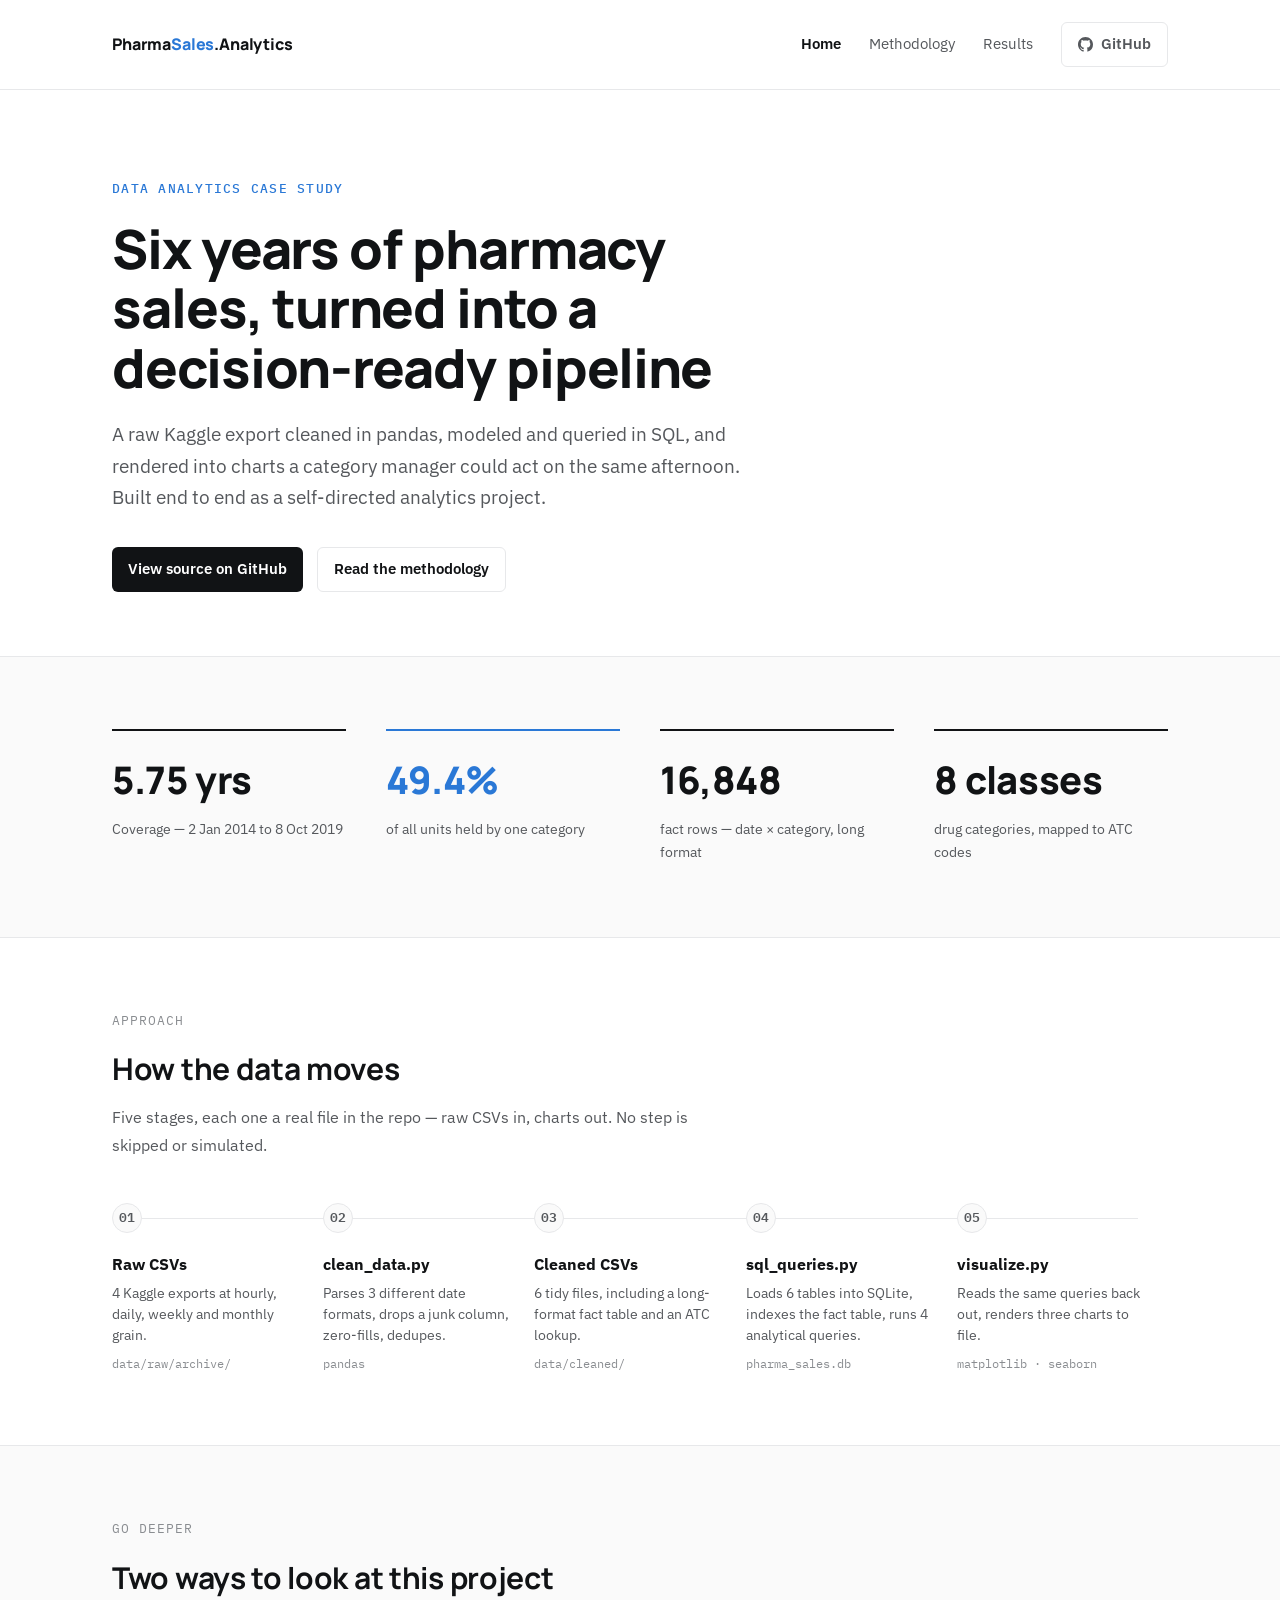
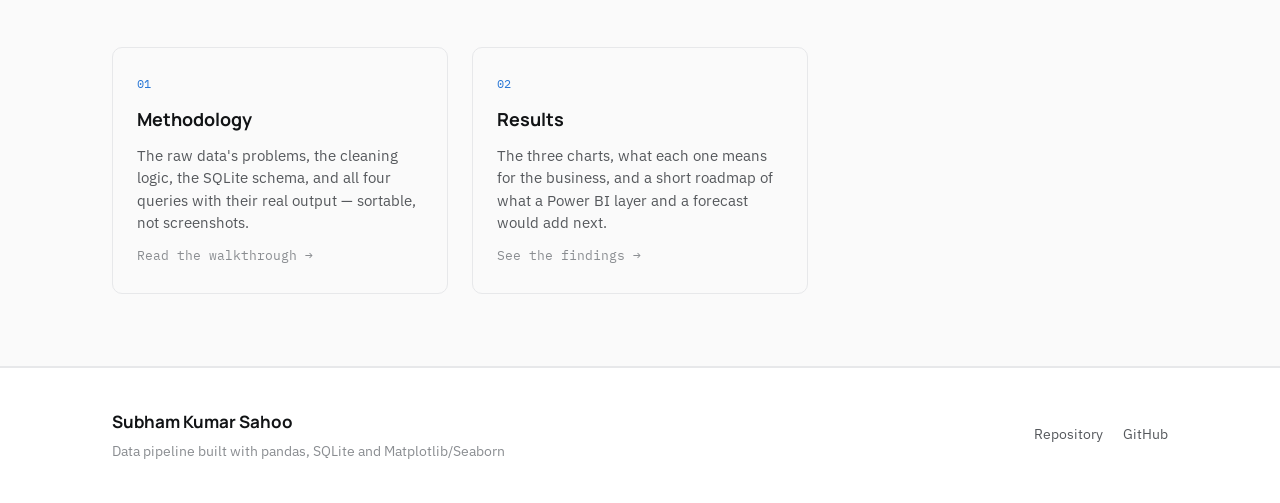
==== site/index.html @ ec85f89b "started working on a website for this, home page done" ====
<!doctype html>
<html lang="en">
<head>
<meta charset="utf-8" />
<meta name="viewport" content="width=device-width, initial-scale=1" />
<title>Pharma Sales Analytics — Case Study</title>
<meta name="description" content="An end-to-end analytics case study: cleaning, SQL analysis, and visualization of six years of pharmacy sales data." />
<link rel="icon" href="data:image/svg+xml,%3Csvg xmlns='http://www.w3.org/2000/svg' viewBox='0 0 32 32'%3E%3Crect width='32' height='32' rx='7' fill='%232a78d6'/%3E%3Ctext x='16' y='22' font-family='Arial' font-weight='700' font-size='17' fill='white' text-anchor='middle'%3EP%3C/text%3E%3C/svg%3E" />
<link rel="preconnect" href="https://fonts.googleapis.com" />
<link rel="preconnect" href="https://fonts.gstatic.com" crossorigin />
<link href="https://fonts.googleapis.com/css2?family=Manrope:wght@500;700;800&family=IBM+Plex+Sans:wght@400;500;600&family=IBM+Plex+Mono:wght@400;500&display=swap" rel="stylesheet" />
<link rel="stylesheet" href="assets/css/style.css" />
</head>
<body>

<header class="site-head">
  <div class="head-inner">
    <a class="wordmark" href="index.html">Pharma<span>Sales</span>.Analytics</a>
    <nav class="head-nav">
      <a href="index.html" aria-current="page">Home</a>
      <a href="methodology.html">Methodology</a>
      <a href="results.html">Results</a>
      <a class="btn btn-ghost" href="https://github.com/CyberSamurai-04/Pharma_Sales_Analytics" target="_blank" rel="noopener">
        <svg viewBox="0 0 16 16" fill="currentColor" aria-hidden="true"><path d="M8 0C3.58 0 0 3.58 0 8c0 3.54 2.29 6.53 5.47 7.59.4.07.55-.17.55-.38 0-.19-.01-.82-.01-1.49-2.01.37-2.53-.49-2.69-.94-.09-.23-.48-.94-.82-1.13-.28-.15-.68-.52-.01-.53.63-.01 1.08.58 1.23.82.72 1.21 1.87.87 2.33.66.07-.52.28-.87.51-1.07-1.78-.2-3.64-.89-3.64-3.95 0-.87.31-1.59.82-2.15-.08-.2-.36-1.02.08-2.12 0 0 .67-.21 2.2.82.64-.18 1.32-.27 2-.27.68 0 1.36.09 2 .27 1.53-1.04 2.2-.82 2.2-.82.44 1.1.16 1.92.08 2.12.51.56.82 1.27.82 2.15 0 3.07-1.87 3.75-3.65 3.95.29.25.54.73.54 1.48 0 1.07-.01 1.93-.01 2.2 0 .21.15.46.55.38A8.01 8.01 0 0 0 16 8c0-4.42-3.58-8-8-8Z"/></svg>
        GitHub
      </a>
    </nav>
  </div>
</header>

<main>

  <section class="hero">
    <div class="wrap">
      <p class="eyebrow">Data analytics case study</p>
      <h1 class="hero-title">Six years of pharmacy sales, turned into a decision-ready pipeline</h1>
      <p class="hero-dek">
        A raw Kaggle export cleaned in pandas, modeled and queried in SQL, and rendered into
        charts a category manager could act on the same afternoon. Built end to end as a
        self-directed analytics project.
      </p>
      <div class="hero-actions">
        <a class="btn btn-primary" href="https://github.com/CyberSamurai-04/Pharma_Sales_Analytics" target="_blank" rel="noopener">View source on GitHub</a>
        <a class="btn btn-ghost" href="methodology.html">Read the methodology</a>
      </div>
    </div>
  </section>

  <section class="alt" aria-label="Key figures">
    <div class="wrap">
      <div class="kpis">
        <div class="kpi">
          <span class="kpi-value">5.75 yrs</span>
          <span class="kpi-label">Coverage — 2 Jan 2014 to 8 Oct 2019</span>
        </div>
        <div class="kpi accent">
          <span class="kpi-value">49.4%</span>
          <span class="kpi-label">of all units held by one category</span>
        </div>
        <div class="kpi">
          <span class="kpi-value">16,848</span>
          <span class="kpi-label">fact rows — date × category, long format</span>
        </div>
        <div class="kpi">
          <span class="kpi-value">8 classes</span>
          <span class="kpi-label">drug categories, mapped to ATC codes</span>
        </div>
      </div>
    </div>
  </section>

  <section id="pipeline">
    <div class="wrap">
      <div class="section-head">
        <p class="section-label">Approach</p>
        <h2 class="section-title">How the data moves</h2>
        <p class="section-sub">Five stages, each one a real file in the repo — raw CSVs in, charts out. No step is skipped or simulated.</p>
      </div>
      <div class="steps">
        <div class="step">
          <div class="step-num">01</div>
          <div class="step-title">Raw CSVs</div>
          <div class="step-detail">4 Kaggle exports at hourly, daily, weekly and monthly grain.</div>
          <div class="step-tag">data/raw/archive/</div>
        </div>
        <div class="step">
          <div class="step-num">02</div>
          <div class="step-title">clean_data.py</div>
          <div class="step-detail">Parses 3 different date formats, drops a junk column, zero-fills, dedupes.</div>
          <div class="step-tag">pandas</div>
        </div>
        <div class="step">
          <div class="step-num">03</div>
          <div class="step-title">Cleaned CSVs</div>
          <div class="step-detail">6 tidy files, including a long-format fact table and an ATC lookup.</div>
          <div class="step-tag">data/cleaned/</div>
        </div>
        <div class="step">
          <div class="step-num">04</div>
          <div class="step-title">sql_queries.py</div>
          <div class="step-detail">Loads 6 tables into SQLite, indexes the fact table, runs 4 analytical queries.</div>
          <div class="step-tag">pharma_sales.db</div>
        </div>
        <div class="step">
          <div class="step-num">05</div>
          <div class="step-title">visualize.py</div>
          <div class="step-detail">Reads the same queries back out, renders three charts to file.</div>
          <div class="step-tag">matplotlib · seaborn</div>
        </div>
      </div>
    </div>
  </section>

  <section class="alt">
    <div class="wrap">
      <div class="section-head">
        <p class="section-label">Go deeper</p>
        <h2 class="section-title">Two ways to look at this project</h2>
      </div>
      <div class="explore-grid">
        <a class="explore-card" href="methodology.html">
          <span class="explore-num">01</span>
          <span class="explore-title">Methodology</span>
          <span class="explore-detail">The raw data's problems, the cleaning logic, the SQLite schema, and all four queries with their real output — sortable, not screenshots.</span>
          <span class="explore-arrow">Read the walkthrough →</span>
        </a>
        <a class="explore-card" href="results.html">
          <span class="explore-num">02</span>
          <span class="explore-title">Results</span>
          <span class="explore-detail">The three charts, what each one means for the business, and a short roadmap of what a Power BI layer and a forecast would add next.</span>
          <span class="explore-arrow">See the findings →</span>
        </a>
      </div>
    </div>
  </section>

</main>

<footer>
  <div class="wrap foot-row">
    <div>
      <div class="foot-name">Subham Kumar Sahoo</div>
      <div class="foot-sub">Data pipeline built with pandas, SQLite and Matplotlib/Seaborn</div>
    </div>
    <div class="foot-links">
      <a href="https://github.com/CyberSamurai-04/Pharma_Sales_Analytics" target="_blank" rel="noopener">Repository</a>
      <a href="https://github.com/CyberSamurai-04" target="_blank" rel="noopener">GitHub</a>
    </div>
  </div>
</footer>

</body>
</html>
---- site/assets/css/style.css ----
/* ------------------------------------------------------------------ */
/* Tokens                                                              */
/* ------------------------------------------------------------------ */
:root {
  --bg: #ffffff;
  --bg-alt: #fafafa;
  --ink: #111315;
  --ink-soft: #55585c;
  --ink-muted: #8a8d91;
  --line: #e7e8ea;
  --accent: #2a78d6;
  --accent-dim: #1c5cab;
  --accent-tint: #eef4fc;
  --good: #1a7f37;
  --bad: #c73838;

  --font-display: "Manrope", -apple-system, "Segoe UI", sans-serif;
  --font-body: "IBM Plex Sans", -apple-system, "Segoe UI", sans-serif;
  --font-mono: "IBM Plex Mono", ui-monospace, "SFMono-Regular", Menlo, Consolas, monospace;

  --content-w: 1120px;
}

* { box-sizing: border-box; }
html { scroll-behavior: smooth; }
@media (prefers-reduced-motion: reduce) {
  html { scroll-behavior: auto; }
  * { animation: none !important; transition: none !important; }
}

body {
  margin: 0;
  background: var(--bg);
  color: var(--ink);
  font-family: var(--font-body);
  font-size: 17px;
  line-height: 1.7;
  -webkit-font-smoothing: antialiased;
}

a { color: var(--accent); }
a:focus-visible, button:focus-visible {
  outline: 2px solid var(--accent);
  outline-offset: 3px;
  border-radius: 2px;
}

.wrap { max-width: var(--content-w); margin: 0 auto; padding: 0 32px; }

img { max-width: 100%; display: block; }

/* ------------------------------------------------------------------ */
/* Header                                                              */
/* ------------------------------------------------------------------ */
header.site-head {
  border-bottom: 1px solid var(--line);
}
.head-inner {
  max-width: var(--content-w);
  margin: 0 auto;
  padding: 22px 32px;
  display: flex;
  align-items: center;
  justify-content: space-between;
  gap: 24px;
  flex-wrap: wrap;
}
.wordmark {
  font-family: var(--font-display);
  font-weight: 800;
  font-size: 16px;
  letter-spacing: -0.01em;
  color: var(--ink);
  text-decoration: none;
}
.wordmark span { color: var(--accent); }
.head-nav {
  display: flex;
  align-items: center;
  gap: 28px;
  flex-wrap: wrap;
}
.head-nav a {
  color: var(--ink-soft);
  text-decoration: none;
  font-size: 14.5px;
}
.head-nav a:hover { color: var(--ink); }
.btn {
  display: inline-flex;
  align-items: center;
  gap: 8px;
  font-size: 14.5px;
  font-weight: 600;
  text-decoration: none;
  padding: 9px 16px;
  border-radius: 6px;
  transition: background 0.15s ease, color 0.15s ease, border-color 0.15s ease;
}
.btn-primary { background: var(--ink); color: #fff; }
.btn-primary:hover { background: var(--accent-dim); }
.btn-ghost { border: 1px solid var(--line); color: var(--ink); }
.btn-ghost:hover { border-color: var(--ink); }
.btn svg { width: 15px; height: 15px; }

/* ------------------------------------------------------------------ */
/* Hero                                                                */
/* ------------------------------------------------------------------ */
.hero { padding: 88px 0 64px; }
.eyebrow {
  font-family: var(--font-mono);
  font-size: 12.5px;
  letter-spacing: 0.1em;
  text-transform: uppercase;
  color: var(--accent);
  font-weight: 500;
  margin: 0 0 20px;
}
h1.hero-title {
  font-family: var(--font-display);
  font-size: clamp(34px, 5vw, 54px);
  font-weight: 800;
  line-height: 1.1;
  letter-spacing: -0.02em;
  margin: 0 0 22px;
  max-width: 17ch;
  text-wrap: balance;
}
.hero-dek {
  font-size: 18.5px;
  color: var(--ink-soft);
  max-width: 58ch;
  margin: 0 0 34px;
}
.hero-actions { display: flex; gap: 14px; flex-wrap: wrap; }

/* ------------------------------------------------------------------ */
/* Sections                                                            */
/* ------------------------------------------------------------------ */
section { padding: 72px 0; }
section.alt { background: var(--bg-alt); border-top: 1px solid var(--line); border-bottom: 1px solid var(--line); }

.section-head { margin-bottom: 44px; max-width: 62ch; }
.section-label {
  font-family: var(--font-mono);
  font-size: 12.5px;
  letter-spacing: 0.08em;
  text-transform: uppercase;
  color: var(--ink-muted);
  margin: 0 0 12px;
}
h2.section-title {
  font-family: var(--font-display);
  font-size: 30px;
  font-weight: 700;
  letter-spacing: -0.01em;
  margin: 0 0 10px;
  text-wrap: balance;
}
.section-sub { color: var(--ink-soft); font-size: 16px; margin: 0; }

/* ------------------------------------------------------------------ */
/* KPI strip                                                           */
/* ------------------------------------------------------------------ */
.kpis {
  display: grid;
  grid-template-columns: repeat(4, 1fr);
  gap: 40px;
}
.kpi { border-top: 2px solid var(--ink); padding-top: 16px; }
.kpi.accent { border-top-color: var(--accent); }
.kpi-value {
  font-family: var(--font-display);
  font-size: 38px;
  font-weight: 800;
  letter-spacing: -0.01em;
  display: block;
  margin-bottom: 6px;
}
.kpi.accent .kpi-value { color: var(--accent); }
.kpi-label {
  font-size: 14px;
  color: var(--ink-soft);
  display: block;
}
@media (max-width: 820px) {
  .kpis { grid-template-columns: repeat(2, 1fr); row-gap: 32px; }
}

/* ------------------------------------------------------------------ */
/* Pipeline / steps                                                    */
/* ------------------------------------------------------------------ */
.steps {
  display: grid;
  grid-template-columns: repeat(5, 1fr);
  gap: 0;
  position: relative;
}
.steps::before {
  content: "";
  position: absolute;
  top: 15px;
  left: 30px;
  right: 30px;
  height: 1px;
  background: var(--line);
}
.step {
  padding: 0 18px 0 0;
  position: relative;
}
.step-num {
  width: 30px;
  height: 30px;
  border-radius: 50%;
  background: var(--bg-alt);
  border: 1px solid var(--line);
  display: flex;
  align-items: center;
  justify-content: center;
  font-family: var(--font-mono);
  font-size: 12.5px;
  font-weight: 600;
  color: var(--ink-soft);
  margin-bottom: 18px;
  position: relative;
  z-index: 1;
}
section.alt .step-num { background: #fff; }
.step-title { font-weight: 700; font-size: 15.5px; margin-bottom: 6px; }
.step-detail { font-size: 13.5px; color: var(--ink-soft); line-height: 1.55; margin-bottom: 8px; }
.step-tag {
  font-family: var(--font-mono);
  font-size: 11.5px;
  color: var(--ink-muted);
}
@media (max-width: 900px) {
  .steps { grid-template-columns: 1fr; gap: 28px; }
  .steps::before { display: none; }
  .step { padding-right: 0; padding-left: 42px; }
  .step-num { position: absolute; left: 0; top: 0; margin-bottom: 0; }
}

/* ------------------------------------------------------------------ */
/* Nav current-page state                                             */
/* ------------------------------------------------------------------ */
.head-nav a[aria-current="page"] {
  color: var(--ink);
  font-weight: 600;
}

/* ------------------------------------------------------------------ */
/* Explore cards (home)                                                */
/* ------------------------------------------------------------------ */
.explore-grid {
  display: grid;
  grid-template-columns: repeat(3, 1fr);
  gap: 24px;
}
.explore-card {
  border: 1px solid var(--line);
  border-radius: 10px;
  padding: 26px 24px;
  text-decoration: none;
  color: inherit;
  display: flex;
  flex-direction: column;
  gap: 10px;
  transition: border-color 0.15s ease, transform 0.15s ease;
}
.explore-card:hover { border-color: var(--ink); transform: translateY(-2px); }
.explore-num {
  font-family: var(--font-mono);
  font-size: 12px;
  color: var(--accent);
  letter-spacing: 0.04em;
}
.explore-title { font-family: var(--font-display); font-weight: 700; font-size: 18px; }
.explore-detail { font-size: 14.5px; color: var(--ink-soft); line-height: 1.55; }
.explore-arrow { font-family: var(--font-mono); font-size: 13px; color: var(--ink-muted); margin-top: auto; }
.explore-card:hover .explore-arrow { color: var(--ink); }
@media (max-width: 860px) {
  .explore-grid { grid-template-columns: 1fr; }
}

/* ------------------------------------------------------------------ */
/* Footer                                                              */
/* ------------------------------------------------------------------ */
footer { border-top: 1px solid var(--line); padding: 40px 0; }
.foot-row {
  display: flex; justify-content: space-between; align-items: center; gap: 16px; flex-wrap: wrap;
}
.foot-name { font-weight: 700; font-family: var(--font-display); }
.foot-sub { color: var(--ink-muted); font-size: 13.5px; margin-top: 3px; }
.foot-links { display: flex; gap: 20px; }
.foot-links a { color: var(--ink-soft); text-decoration: none; font-size: 14px; }
.foot-links a:hover { color: var(--accent); }
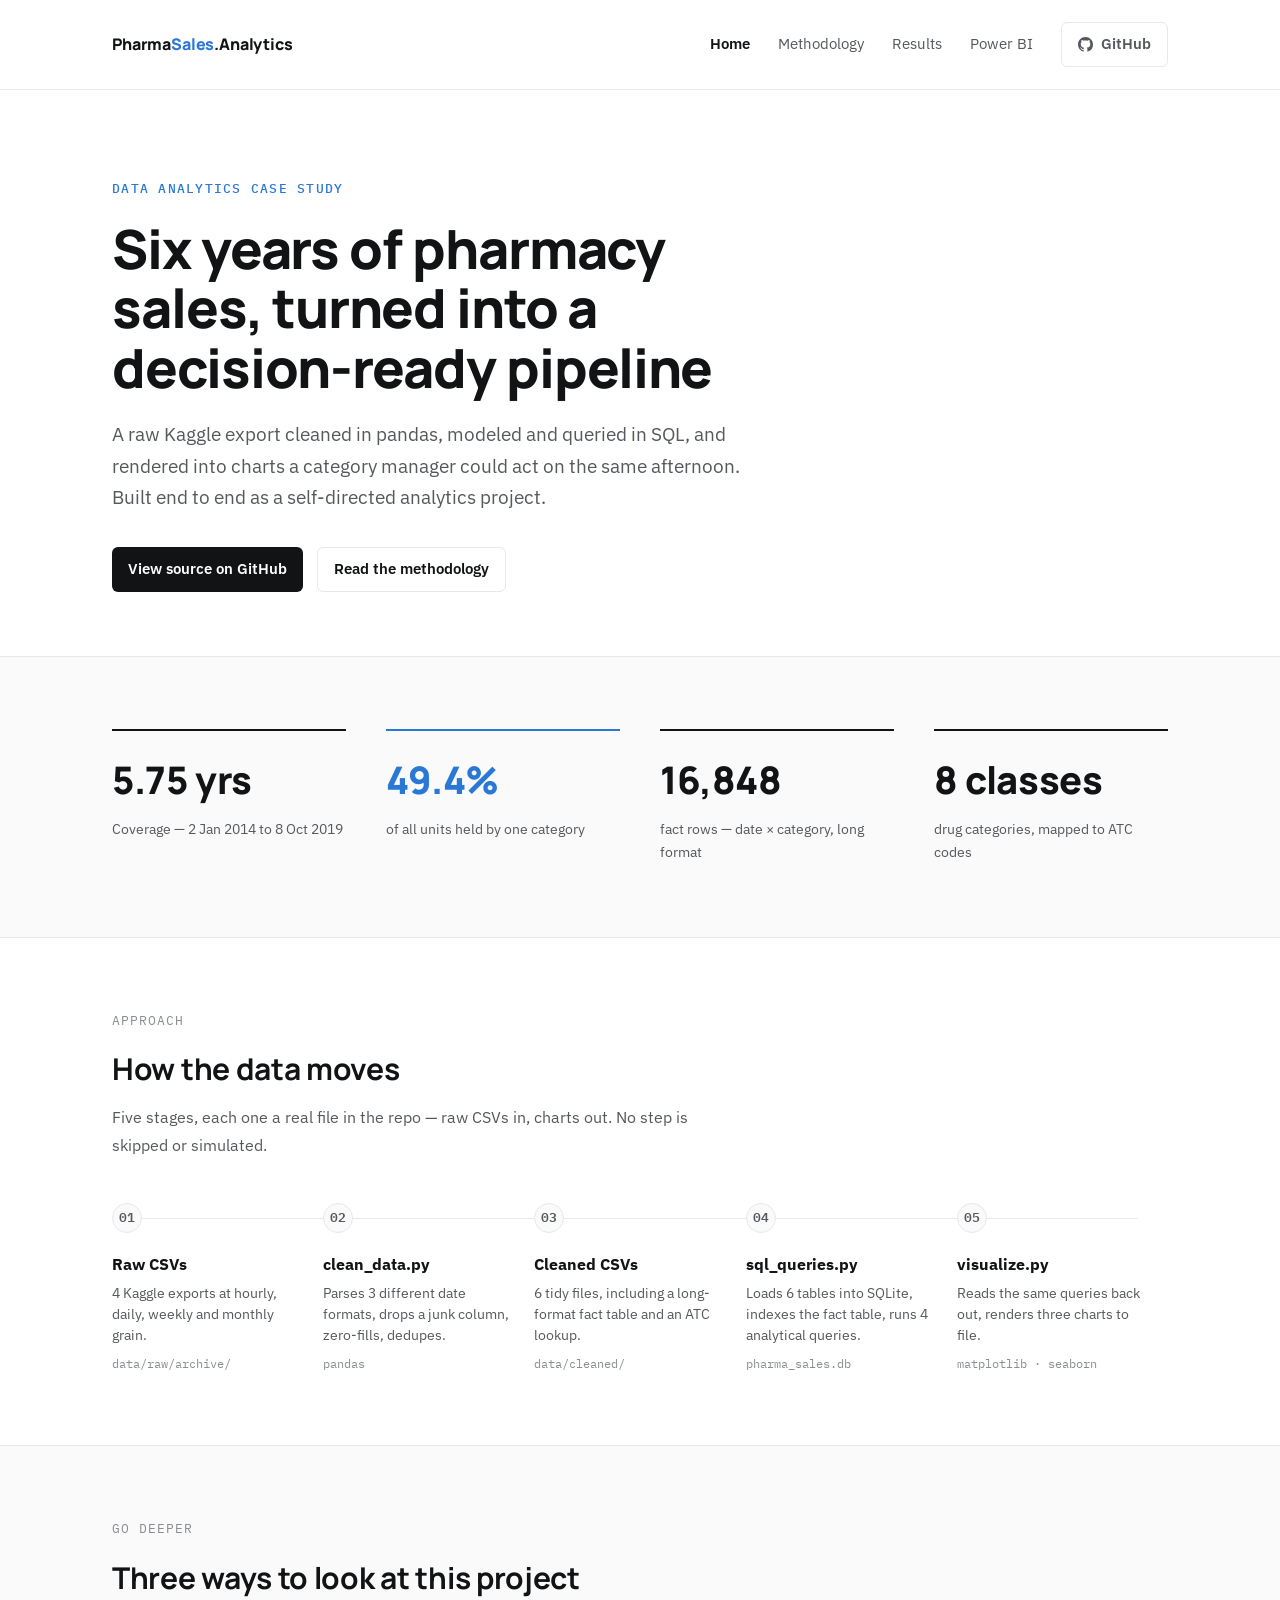
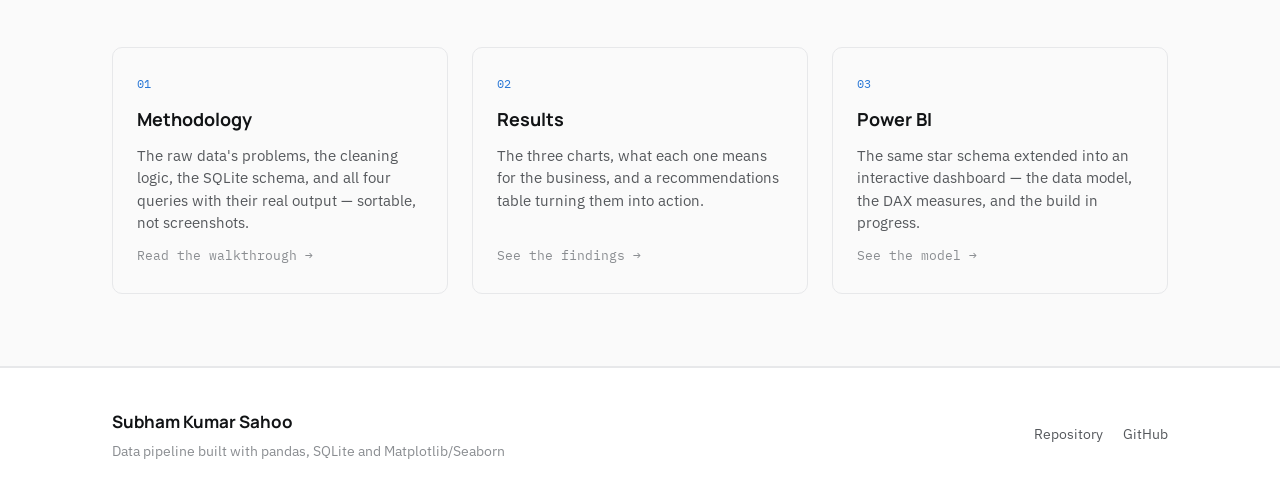
==== commit 469d9eb9: "added a power bi page to the site, updated the nav on all pages" ====
--- a/site/index.html
+++ b/site/index.html
@@ -1,153 +1,161 @@
-<!doctype html>
-<html lang="en">
-<head>
-<meta charset="utf-8" />
-<meta name="viewport" content="width=device-width, initial-scale=1" />
-<title>Pharma Sales Analytics — Case Study</title>
-<meta name="description" content="An end-to-end analytics case study: cleaning, SQL analysis, and visualization of six years of pharmacy sales data." />
-<link rel="icon" href="data:image/svg+xml,%3Csvg xmlns='http://www.w3.org/2000/svg' viewBox='0 0 32 32'%3E%3Crect width='32' height='32' rx='7' fill='%232a78d6'/%3E%3Ctext x='16' y='22' font-family='Arial' font-weight='700' font-size='17' fill='white' text-anchor='middle'%3EP%3C/text%3E%3C/svg%3E" />
-<link rel="preconnect" href="https://fonts.googleapis.com" />
-<link rel="preconnect" href="https://fonts.gstatic.com" crossorigin />
-<link href="https://fonts.googleapis.com/css2?family=Manrope:wght@500;700;800&family=IBM+Plex+Sans:wght@400;500;600&family=IBM+Plex+Mono:wght@400;500&display=swap" rel="stylesheet" />
-<link rel="stylesheet" href="assets/css/style.css" />
-</head>
-<body>
-
-<header class="site-head">
-  <div class="head-inner">
-    <a class="wordmark" href="index.html">Pharma<span>Sales</span>.Analytics</a>
-    <nav class="head-nav">
-      <a href="index.html" aria-current="page">Home</a>
-      <a href="methodology.html">Methodology</a>
-      <a href="results.html">Results</a>
-      <a class="btn btn-ghost" href="https://github.com/CyberSamurai-04/Pharma_Sales_Analytics" target="_blank" rel="noopener">
-        <svg viewBox="0 0 16 16" fill="currentColor" aria-hidden="true"><path d="M8 0C3.58 0 0 3.58 0 8c0 3.54 2.29 6.53 5.47 7.59.4.07.55-.17.55-.38 0-.19-.01-.82-.01-1.49-2.01.37-2.53-.49-2.69-.94-.09-.23-.48-.94-.82-1.13-.28-.15-.68-.52-.01-.53.63-.01 1.08.58 1.23.82.72 1.21 1.87.87 2.33.66.07-.52.28-.87.51-1.07-1.78-.2-3.64-.89-3.64-3.95 0-.87.31-1.59.82-2.15-.08-.2-.36-1.02.08-2.12 0 0 .67-.21 2.2.82.64-.18 1.32-.27 2-.27.68 0 1.36.09 2 .27 1.53-1.04 2.2-.82 2.2-.82.44 1.1.16 1.92.08 2.12.51.56.82 1.27.82 2.15 0 3.07-1.87 3.75-3.65 3.95.29.25.54.73.54 1.48 0 1.07-.01 1.93-.01 2.2 0 .21.15.46.55.38A8.01 8.01 0 0 0 16 8c0-4.42-3.58-8-8-8Z"/></svg>
-        GitHub
-      </a>
-    </nav>
-  </div>
-</header>
-
-<main>
-
-  <section class="hero">
-    <div class="wrap">
-      <p class="eyebrow">Data analytics case study</p>
-      <h1 class="hero-title">Six years of pharmacy sales, turned into a decision-ready pipeline</h1>
-      <p class="hero-dek">
-        A raw Kaggle export cleaned in pandas, modeled and queried in SQL, and rendered into
-        charts a category manager could act on the same afternoon. Built end to end as a
-        self-directed analytics project.
-      </p>
-      <div class="hero-actions">
-        <a class="btn btn-primary" href="https://github.com/CyberSamurai-04/Pharma_Sales_Analytics" target="_blank" rel="noopener">View source on GitHub</a>
-        <a class="btn btn-ghost" href="methodology.html">Read the methodology</a>
-      </div>
-    </div>
-  </section>
-
-  <section class="alt" aria-label="Key figures">
-    <div class="wrap">
-      <div class="kpis">
-        <div class="kpi">
-          <span class="kpi-value">5.75 yrs</span>
-          <span class="kpi-label">Coverage — 2 Jan 2014 to 8 Oct 2019</span>
-        </div>
-        <div class="kpi accent">
-          <span class="kpi-value">49.4%</span>
-          <span class="kpi-label">of all units held by one category</span>
-        </div>
-        <div class="kpi">
-          <span class="kpi-value">16,848</span>
-          <span class="kpi-label">fact rows — date × category, long format</span>
-        </div>
-        <div class="kpi">
-          <span class="kpi-value">8 classes</span>
-          <span class="kpi-label">drug categories, mapped to ATC codes</span>
-        </div>
-      </div>
-    </div>
-  </section>
-
-  <section id="pipeline">
-    <div class="wrap">
-      <div class="section-head">
-        <p class="section-label">Approach</p>
-        <h2 class="section-title">How the data moves</h2>
-        <p class="section-sub">Five stages, each one a real file in the repo — raw CSVs in, charts out. No step is skipped or simulated.</p>
-      </div>
-      <div class="steps">
-        <div class="step">
-          <div class="step-num">01</div>
-          <div class="step-title">Raw CSVs</div>
-          <div class="step-detail">4 Kaggle exports at hourly, daily, weekly and monthly grain.</div>
-          <div class="step-tag">data/raw/archive/</div>
-        </div>
-        <div class="step">
-          <div class="step-num">02</div>
-          <div class="step-title">clean_data.py</div>
-          <div class="step-detail">Parses 3 different date formats, drops a junk column, zero-fills, dedupes.</div>
-          <div class="step-tag">pandas</div>
-        </div>
-        <div class="step">
-          <div class="step-num">03</div>
-          <div class="step-title">Cleaned CSVs</div>
-          <div class="step-detail">6 tidy files, including a long-format fact table and an ATC lookup.</div>
-          <div class="step-tag">data/cleaned/</div>
-        </div>
-        <div class="step">
-          <div class="step-num">04</div>
-          <div class="step-title">sql_queries.py</div>
-          <div class="step-detail">Loads 6 tables into SQLite, indexes the fact table, runs 4 analytical queries.</div>
-          <div class="step-tag">pharma_sales.db</div>
-        </div>
-        <div class="step">
-          <div class="step-num">05</div>
-          <div class="step-title">visualize.py</div>
-          <div class="step-detail">Reads the same queries back out, renders three charts to file.</div>
-          <div class="step-tag">matplotlib · seaborn</div>
-        </div>
-      </div>
-    </div>
-  </section>
-
-  <section class="alt">
-    <div class="wrap">
-      <div class="section-head">
-        <p class="section-label">Go deeper</p>
-        <h2 class="section-title">Two ways to look at this project</h2>
-      </div>
-      <div class="explore-grid">
-        <a class="explore-card" href="methodology.html">
-          <span class="explore-num">01</span>
-          <span class="explore-title">Methodology</span>
-          <span class="explore-detail">The raw data's problems, the cleaning logic, the SQLite schema, and all four queries with their real output — sortable, not screenshots.</span>
-          <span class="explore-arrow">Read the walkthrough →</span>
-        </a>
-        <a class="explore-card" href="results.html">
-          <span class="explore-num">02</span>
-          <span class="explore-title">Results</span>
-          <span class="explore-detail">The three charts, what each one means for the business, and a short roadmap of what a Power BI layer and a forecast would add next.</span>
-          <span class="explore-arrow">See the findings →</span>
-        </a>
-      </div>
-    </div>
-  </section>
-
-</main>
-
-<footer>
-  <div class="wrap foot-row">
-    <div>
-      <div class="foot-name">Subham Kumar Sahoo</div>
-      <div class="foot-sub">Data pipeline built with pandas, SQLite and Matplotlib/Seaborn</div>
-    </div>
-    <div class="foot-links">
-      <a href="https://github.com/CyberSamurai-04/Pharma_Sales_Analytics" target="_blank" rel="noopener">Repository</a>
-      <a href="https://github.com/CyberSamurai-04" target="_blank" rel="noopener">GitHub</a>
-    </div>
-  </div>
-</footer>
-
-</body>
-</html>
+<!doctype html>
+<html lang="en">
+<head>
+<meta charset="utf-8" />
+<meta name="viewport" content="width=device-width, initial-scale=1" />
+<title>Pharma Sales Analytics — Case Study</title>
+<meta name="description" content="An end-to-end analytics case study: cleaning, SQL analysis, and visualization of six years of pharmacy sales data." />
+<link rel="icon" href="data:image/svg+xml,%3Csvg xmlns='http://www.w3.org/2000/svg' viewBox='0 0 32 32'%3E%3Crect width='32' height='32' rx='7' fill='%232a78d6'/%3E%3Ctext x='16' y='22' font-family='Arial' font-weight='700' font-size='17' fill='white' text-anchor='middle'%3EP%3C/text%3E%3C/svg%3E" />
+<link rel="preconnect" href="https://fonts.googleapis.com" />
+<link rel="preconnect" href="https://fonts.gstatic.com" crossorigin />
+<link href="https://fonts.googleapis.com/css2?family=Manrope:wght@500;700;800&family=IBM+Plex+Sans:wght@400;500;600&family=IBM+Plex+Mono:wght@400;500&display=swap" rel="stylesheet" />
+<link rel="stylesheet" href="assets/css/style.css" />
+</head>
+<body>
+
+<header class="site-head">
+  <div class="head-inner">
+    <a class="wordmark" href="index.html">Pharma<span>Sales</span>.Analytics</a>
+    <nav class="head-nav">
+      <a href="index.html" aria-current="page">Home</a>
+      <a href="methodology.html">Methodology</a>
+      <a href="results.html">Results</a>
+      <a href="powerbi.html">Power BI</a>
+      <a class="btn btn-ghost" href="https://github.com/CyberSamurai-04/Pharma_Sales_Analytics" target="_blank" rel="noopener">
+        <svg viewBox="0 0 16 16" fill="currentColor" aria-hidden="true"><path d="M8 0C3.58 0 0 3.58 0 8c0 3.54 2.29 6.53 5.47 7.59.4.07.55-.17.55-.38 0-.19-.01-.82-.01-1.49-2.01.37-2.53-.49-2.69-.94-.09-.23-.48-.94-.82-1.13-.28-.15-.68-.52-.01-.53.63-.01 1.08.58 1.23.82.72 1.21 1.87.87 2.33.66.07-.52.28-.87.51-1.07-1.78-.2-3.64-.89-3.64-3.95 0-.87.31-1.59.82-2.15-.08-.2-.36-1.02.08-2.12 0 0 .67-.21 2.2.82.64-.18 1.32-.27 2-.27.68 0 1.36.09 2 .27 1.53-1.04 2.2-.82 2.2-.82.44 1.1.16 1.92.08 2.12.51.56.82 1.27.82 2.15 0 3.07-1.87 3.75-3.65 3.95.29.25.54.73.54 1.48 0 1.07-.01 1.93-.01 2.2 0 .21.15.46.55.38A8.01 8.01 0 0 0 16 8c0-4.42-3.58-8-8-8Z"/></svg>
+        GitHub
+      </a>
+    </nav>
+  </div>
+</header>
+
+<main>
+
+  <section class="hero">
+    <div class="wrap">
+      <p class="eyebrow">Data analytics case study</p>
+      <h1 class="hero-title">Six years of pharmacy sales, turned into a decision-ready pipeline</h1>
+      <p class="hero-dek">
+        A raw Kaggle export cleaned in pandas, modeled and queried in SQL, and rendered into
+        charts a category manager could act on the same afternoon. Built end to end as a
+        self-directed analytics project.
+      </p>
+      <div class="hero-actions">
+        <a class="btn btn-primary" href="https://github.com/CyberSamurai-04/Pharma_Sales_Analytics" target="_blank" rel="noopener">View source on GitHub</a>
+        <a class="btn btn-ghost" href="methodology.html">Read the methodology</a>
+      </div>
+    </div>
+  </section>
+
+  <section class="alt" aria-label="Key figures">
+    <div class="wrap">
+      <div class="kpis">
+        <div class="kpi">
+          <span class="kpi-value">5.75 yrs</span>
+          <span class="kpi-label">Coverage — 2 Jan 2014 to 8 Oct 2019</span>
+        </div>
+        <div class="kpi accent">
+          <span class="kpi-value">49.4%</span>
+          <span class="kpi-label">of all units held by one category</span>
+        </div>
+        <div class="kpi">
+          <span class="kpi-value">16,848</span>
+          <span class="kpi-label">fact rows — date × category, long format</span>
+        </div>
+        <div class="kpi">
+          <span class="kpi-value">8 classes</span>
+          <span class="kpi-label">drug categories, mapped to ATC codes</span>
+        </div>
+      </div>
+    </div>
+  </section>
+
+  <section id="pipeline">
+    <div class="wrap">
+      <div class="section-head">
+        <p class="section-label">Approach</p>
+        <h2 class="section-title">How the data moves</h2>
+        <p class="section-sub">Five stages, each one a real file in the repo — raw CSVs in, charts out. No step is skipped or simulated.</p>
+      </div>
+      <div class="steps">
+        <div class="step">
+          <div class="step-num">01</div>
+          <div class="step-title">Raw CSVs</div>
+          <div class="step-detail">4 Kaggle exports at hourly, daily, weekly and monthly grain.</div>
+          <div class="step-tag">data/raw/archive/</div>
+        </div>
+        <div class="step">
+          <div class="step-num">02</div>
+          <div class="step-title">clean_data.py</div>
+          <div class="step-detail">Parses 3 different date formats, drops a junk column, zero-fills, dedupes.</div>
+          <div class="step-tag">pandas</div>
+        </div>
+        <div class="step">
+          <div class="step-num">03</div>
+          <div class="step-title">Cleaned CSVs</div>
+          <div class="step-detail">6 tidy files, including a long-format fact table and an ATC lookup.</div>
+          <div class="step-tag">data/cleaned/</div>
+        </div>
+        <div class="step">
+          <div class="step-num">04</div>
+          <div class="step-title">sql_queries.py</div>
+          <div class="step-detail">Loads 6 tables into SQLite, indexes the fact table, runs 4 analytical queries.</div>
+          <div class="step-tag">pharma_sales.db</div>
+        </div>
+        <div class="step">
+          <div class="step-num">05</div>
+          <div class="step-title">visualize.py</div>
+          <div class="step-detail">Reads the same queries back out, renders three charts to file.</div>
+          <div class="step-tag">matplotlib · seaborn</div>
+        </div>
+      </div>
+    </div>
+  </section>
+
+  <section class="alt">
+    <div class="wrap">
+      <div class="section-head">
+        <p class="section-label">Go deeper</p>
+        <h2 class="section-title">Three ways to look at this project</h2>
+      </div>
+      <div class="explore-grid">
+        <a class="explore-card" href="methodology.html">
+          <span class="explore-num">01</span>
+          <span class="explore-title">Methodology</span>
+          <span class="explore-detail">The raw data's problems, the cleaning logic, the SQLite schema, and all four queries with their real output — sortable, not screenshots.</span>
+          <span class="explore-arrow">Read the walkthrough →</span>
+        </a>
+        <a class="explore-card" href="results.html">
+          <span class="explore-num">02</span>
+          <span class="explore-title">Results</span>
+          <span class="explore-detail">The three charts, what each one means for the business, and a recommendations table turning them into action.</span>
+          <span class="explore-arrow">See the findings →</span>
+        </a>
+        <a class="explore-card" href="powerbi.html">
+          <span class="explore-num">03</span>
+          <span class="explore-title">Power BI</span>
+          <span class="explore-detail">The same star schema extended into an interactive dashboard — the data model, the DAX measures, and the build in progress.</span>
+          <span class="explore-arrow">See the model →</span>
+        </a>
+      </div>
+    </div>
+  </section>
+
+</main>
+
+<footer>
+  <div class="wrap foot-row">
+    <div>
+      <div class="foot-name">Subham Kumar Sahoo</div>
+      <div class="foot-sub">Data pipeline built with pandas, SQLite and Matplotlib/Seaborn</div>
+    </div>
+    <div class="foot-links">
+      <a href="https://github.com/CyberSamurai-04/Pharma_Sales_Analytics" target="_blank" rel="noopener">Repository</a>
+      <a href="https://github.com/CyberSamurai-04" target="_blank" rel="noopener">GitHub</a>
+    </div>
+  </div>
+</footer>
+
+<script src="assets/js/main.js"></script>
+</body>
+</html>
--- a/site/assets/css/style.css
+++ b/site/assets/css/style.css
@@ -1,298 +1,626 @@
-/* ------------------------------------------------------------------ */
-/* Tokens                                                              */
-/* ------------------------------------------------------------------ */
-:root {
-  --bg: #ffffff;
-  --bg-alt: #fafafa;
-  --ink: #111315;
-  --ink-soft: #55585c;
-  --ink-muted: #8a8d91;
-  --line: #e7e8ea;
-  --accent: #2a78d6;
-  --accent-dim: #1c5cab;
-  --accent-tint: #eef4fc;
-  --good: #1a7f37;
-  --bad: #c73838;
-
-  --font-display: "Manrope", -apple-system, "Segoe UI", sans-serif;
-  --font-body: "IBM Plex Sans", -apple-system, "Segoe UI", sans-serif;
-  --font-mono: "IBM Plex Mono", ui-monospace, "SFMono-Regular", Menlo, Consolas, monospace;
-
-  --content-w: 1120px;
-}
-
-* { box-sizing: border-box; }
-html { scroll-behavior: smooth; }
-@media (prefers-reduced-motion: reduce) {
-  html { scroll-behavior: auto; }
-  * { animation: none !important; transition: none !important; }
-}
-
-body {
-  margin: 0;
-  background: var(--bg);
-  color: var(--ink);
-  font-family: var(--font-body);
-  font-size: 17px;
-  line-height: 1.7;
-  -webkit-font-smoothing: antialiased;
-}
-
-a { color: var(--accent); }
-a:focus-visible, button:focus-visible {
-  outline: 2px solid var(--accent);
-  outline-offset: 3px;
-  border-radius: 2px;
-}
-
-.wrap { max-width: var(--content-w); margin: 0 auto; padding: 0 32px; }
-
-img { max-width: 100%; display: block; }
-
-/* ------------------------------------------------------------------ */
-/* Header                                                              */
-/* ------------------------------------------------------------------ */
-header.site-head {
-  border-bottom: 1px solid var(--line);
-}
-.head-inner {
-  max-width: var(--content-w);
-  margin: 0 auto;
-  padding: 22px 32px;
-  display: flex;
-  align-items: center;
-  justify-content: space-between;
-  gap: 24px;
-  flex-wrap: wrap;
-}
-.wordmark {
-  font-family: var(--font-display);
-  font-weight: 800;
-  font-size: 16px;
-  letter-spacing: -0.01em;
-  color: var(--ink);
-  text-decoration: none;
-}
-.wordmark span { color: var(--accent); }
-.head-nav {
-  display: flex;
-  align-items: center;
-  gap: 28px;
-  flex-wrap: wrap;
-}
-.head-nav a {
-  color: var(--ink-soft);
-  text-decoration: none;
-  font-size: 14.5px;
-}
-.head-nav a:hover { color: var(--ink); }
-.btn {
-  display: inline-flex;
-  align-items: center;
-  gap: 8px;
-  font-size: 14.5px;
-  font-weight: 600;
-  text-decoration: none;
-  padding: 9px 16px;
-  border-radius: 6px;
-  transition: background 0.15s ease, color 0.15s ease, border-color 0.15s ease;
-}
-.btn-primary { background: var(--ink); color: #fff; }
-.btn-primary:hover { background: var(--accent-dim); }
-.btn-ghost { border: 1px solid var(--line); color: var(--ink); }
-.btn-ghost:hover { border-color: var(--ink); }
-.btn svg { width: 15px; height: 15px; }
-
-/* ------------------------------------------------------------------ */
-/* Hero                                                                */
-/* ------------------------------------------------------------------ */
-.hero { padding: 88px 0 64px; }
-.eyebrow {
-  font-family: var(--font-mono);
-  font-size: 12.5px;
-  letter-spacing: 0.1em;
-  text-transform: uppercase;
-  color: var(--accent);
-  font-weight: 500;
-  margin: 0 0 20px;
-}
-h1.hero-title {
-  font-family: var(--font-display);
-  font-size: clamp(34px, 5vw, 54px);
-  font-weight: 800;
-  line-height: 1.1;
-  letter-spacing: -0.02em;
-  margin: 0 0 22px;
-  max-width: 17ch;
-  text-wrap: balance;
-}
-.hero-dek {
-  font-size: 18.5px;
-  color: var(--ink-soft);
-  max-width: 58ch;
-  margin: 0 0 34px;
-}
-.hero-actions { display: flex; gap: 14px; flex-wrap: wrap; }
-
-/* ------------------------------------------------------------------ */
-/* Sections                                                            */
-/* ------------------------------------------------------------------ */
-section { padding: 72px 0; }
-section.alt { background: var(--bg-alt); border-top: 1px solid var(--line); border-bottom: 1px solid var(--line); }
-
-.section-head { margin-bottom: 44px; max-width: 62ch; }
-.section-label {
-  font-family: var(--font-mono);
-  font-size: 12.5px;
-  letter-spacing: 0.08em;
-  text-transform: uppercase;
-  color: var(--ink-muted);
-  margin: 0 0 12px;
-}
-h2.section-title {
-  font-family: var(--font-display);
-  font-size: 30px;
-  font-weight: 700;
-  letter-spacing: -0.01em;
-  margin: 0 0 10px;
-  text-wrap: balance;
-}
-.section-sub { color: var(--ink-soft); font-size: 16px; margin: 0; }
-
-/* ------------------------------------------------------------------ */
-/* KPI strip                                                           */
-/* ------------------------------------------------------------------ */
-.kpis {
-  display: grid;
-  grid-template-columns: repeat(4, 1fr);
-  gap: 40px;
-}
-.kpi { border-top: 2px solid var(--ink); padding-top: 16px; }
-.kpi.accent { border-top-color: var(--accent); }
-.kpi-value {
-  font-family: var(--font-display);
-  font-size: 38px;
-  font-weight: 800;
-  letter-spacing: -0.01em;
-  display: block;
-  margin-bottom: 6px;
-}
-.kpi.accent .kpi-value { color: var(--accent); }
-.kpi-label {
-  font-size: 14px;
-  color: var(--ink-soft);
-  display: block;
-}
-@media (max-width: 820px) {
-  .kpis { grid-template-columns: repeat(2, 1fr); row-gap: 32px; }
-}
-
-/* ------------------------------------------------------------------ */
-/* Pipeline / steps                                                    */
-/* ------------------------------------------------------------------ */
-.steps {
-  display: grid;
-  grid-template-columns: repeat(5, 1fr);
-  gap: 0;
-  position: relative;
-}
-.steps::before {
-  content: "";
-  position: absolute;
-  top: 15px;
-  left: 30px;
-  right: 30px;
-  height: 1px;
-  background: var(--line);
-}
-.step {
-  padding: 0 18px 0 0;
-  position: relative;
-}
-.step-num {
-  width: 30px;
-  height: 30px;
-  border-radius: 50%;
-  background: var(--bg-alt);
-  border: 1px solid var(--line);
-  display: flex;
-  align-items: center;
-  justify-content: center;
-  font-family: var(--font-mono);
-  font-size: 12.5px;
-  font-weight: 600;
-  color: var(--ink-soft);
-  margin-bottom: 18px;
-  position: relative;
-  z-index: 1;
-}
-section.alt .step-num { background: #fff; }
-.step-title { font-weight: 700; font-size: 15.5px; margin-bottom: 6px; }
-.step-detail { font-size: 13.5px; color: var(--ink-soft); line-height: 1.55; margin-bottom: 8px; }
-.step-tag {
-  font-family: var(--font-mono);
-  font-size: 11.5px;
-  color: var(--ink-muted);
-}
-@media (max-width: 900px) {
-  .steps { grid-template-columns: 1fr; gap: 28px; }
-  .steps::before { display: none; }
-  .step { padding-right: 0; padding-left: 42px; }
-  .step-num { position: absolute; left: 0; top: 0; margin-bottom: 0; }
-}
-
-/* ------------------------------------------------------------------ */
-/* Nav current-page state                                             */
-/* ------------------------------------------------------------------ */
-.head-nav a[aria-current="page"] {
-  color: var(--ink);
-  font-weight: 600;
-}
-
-/* ------------------------------------------------------------------ */
-/* Explore cards (home)                                                */
-/* ------------------------------------------------------------------ */
-.explore-grid {
-  display: grid;
-  grid-template-columns: repeat(3, 1fr);
-  gap: 24px;
-}
-.explore-card {
-  border: 1px solid var(--line);
-  border-radius: 10px;
-  padding: 26px 24px;
-  text-decoration: none;
-  color: inherit;
-  display: flex;
-  flex-direction: column;
-  gap: 10px;
-  transition: border-color 0.15s ease, transform 0.15s ease;
-}
-.explore-card:hover { border-color: var(--ink); transform: translateY(-2px); }
-.explore-num {
-  font-family: var(--font-mono);
-  font-size: 12px;
-  color: var(--accent);
-  letter-spacing: 0.04em;
-}
-.explore-title { font-family: var(--font-display); font-weight: 700; font-size: 18px; }
-.explore-detail { font-size: 14.5px; color: var(--ink-soft); line-height: 1.55; }
-.explore-arrow { font-family: var(--font-mono); font-size: 13px; color: var(--ink-muted); margin-top: auto; }
-.explore-card:hover .explore-arrow { color: var(--ink); }
-@media (max-width: 860px) {
-  .explore-grid { grid-template-columns: 1fr; }
-}
-
-/* ------------------------------------------------------------------ */
-/* Footer                                                              */
-/* ------------------------------------------------------------------ */
-footer { border-top: 1px solid var(--line); padding: 40px 0; }
-.foot-row {
-  display: flex; justify-content: space-between; align-items: center; gap: 16px; flex-wrap: wrap;
-}
-.foot-name { font-weight: 700; font-family: var(--font-display); }
-.foot-sub { color: var(--ink-muted); font-size: 13.5px; margin-top: 3px; }
-.foot-links { display: flex; gap: 20px; }
-.foot-links a { color: var(--ink-soft); text-decoration: none; font-size: 14px; }
-.foot-links a:hover { color: var(--accent); }
-
+/* ------------------------------------------------------------------ */
+/* Tokens                                                              */
+/* ------------------------------------------------------------------ */
+:root {
+  --bg: #ffffff;
+  --bg-alt: #fafafa;
+  --ink: #111315;
+  --ink-soft: #55585c;
+  --ink-muted: #8a8d91;
+  --line: #e7e8ea;
+  --accent: #2a78d6;
+  --accent-dim: #1c5cab;
+  --accent-tint: #eef4fc;
+  --good: #1a7f37;
+  --bad: #c73838;
+
+  --font-display: "Manrope", -apple-system, "Segoe UI", sans-serif;
+  --font-body: "IBM Plex Sans", -apple-system, "Segoe UI", sans-serif;
+  --font-mono: "IBM Plex Mono", ui-monospace, "SFMono-Regular", Menlo, Consolas, monospace;
+
+  --content-w: 1120px;
+}
+
+* { box-sizing: border-box; }
+html { scroll-behavior: smooth; }
+@media (prefers-reduced-motion: reduce) {
+  html { scroll-behavior: auto; }
+  * { animation: none !important; transition: none !important; }
+}
+
+body {
+  margin: 0;
+  background: var(--bg);
+  color: var(--ink);
+  font-family: var(--font-body);
+  font-size: 17px;
+  line-height: 1.7;
+  -webkit-font-smoothing: antialiased;
+}
+
+a { color: var(--accent); }
+a:focus-visible, button:focus-visible {
+  outline: 2px solid var(--accent);
+  outline-offset: 3px;
+  border-radius: 2px;
+}
+
+.wrap { max-width: var(--content-w); margin: 0 auto; padding: 0 32px; }
+
+img { max-width: 100%; display: block; }
+
+/* ------------------------------------------------------------------ */
+/* Header                                                              */
+/* ------------------------------------------------------------------ */
+header.site-head {
+  border-bottom: 1px solid var(--line);
+}
+.head-inner {
+  max-width: var(--content-w);
+  margin: 0 auto;
+  padding: 22px 32px;
+  display: flex;
+  align-items: center;
+  justify-content: space-between;
+  gap: 24px;
+  flex-wrap: wrap;
+}
+.wordmark {
+  font-family: var(--font-display);
+  font-weight: 800;
+  font-size: 16px;
+  letter-spacing: -0.01em;
+  color: var(--ink);
+  text-decoration: none;
+}
+.wordmark span { color: var(--accent); }
+.head-nav {
+  display: flex;
+  align-items: center;
+  gap: 28px;
+  flex-wrap: wrap;
+}
+.head-nav a {
+  color: var(--ink-soft);
+  text-decoration: none;
+  font-size: 14.5px;
+}
+.head-nav a:hover { color: var(--ink); }
+.btn {
+  display: inline-flex;
+  align-items: center;
+  gap: 8px;
+  font-size: 14.5px;
+  font-weight: 600;
+  text-decoration: none;
+  padding: 9px 16px;
+  border-radius: 6px;
+  transition: background 0.15s ease, color 0.15s ease, border-color 0.15s ease;
+}
+.btn-primary { background: var(--ink); color: #fff; }
+.btn-primary:hover { background: var(--accent-dim); }
+.btn-ghost { border: 1px solid var(--line); color: var(--ink); }
+.btn-ghost:hover { border-color: var(--ink); }
+.btn svg { width: 15px; height: 15px; }
+
+/* ------------------------------------------------------------------ */
+/* Hero                                                                */
+/* ------------------------------------------------------------------ */
+.hero { padding: 88px 0 64px; }
+.eyebrow {
+  font-family: var(--font-mono);
+  font-size: 12.5px;
+  letter-spacing: 0.1em;
+  text-transform: uppercase;
+  color: var(--accent);
+  font-weight: 500;
+  margin: 0 0 20px;
+}
+h1.hero-title {
+  font-family: var(--font-display);
+  font-size: clamp(34px, 5vw, 54px);
+  font-weight: 800;
+  line-height: 1.1;
+  letter-spacing: -0.02em;
+  margin: 0 0 22px;
+  max-width: 17ch;
+  text-wrap: balance;
+}
+.hero-dek {
+  font-size: 18.5px;
+  color: var(--ink-soft);
+  max-width: 58ch;
+  margin: 0 0 34px;
+}
+.hero-actions { display: flex; gap: 14px; flex-wrap: wrap; }
+
+/* ------------------------------------------------------------------ */
+/* Sections                                                            */
+/* ------------------------------------------------------------------ */
+section { padding: 72px 0; }
+section.alt { background: var(--bg-alt); border-top: 1px solid var(--line); border-bottom: 1px solid var(--line); }
+
+.section-head { margin-bottom: 44px; max-width: 62ch; }
+.section-label {
+  font-family: var(--font-mono);
+  font-size: 12.5px;
+  letter-spacing: 0.08em;
+  text-transform: uppercase;
+  color: var(--ink-muted);
+  margin: 0 0 12px;
+}
+h2.section-title {
+  font-family: var(--font-display);
+  font-size: 30px;
+  font-weight: 700;
+  letter-spacing: -0.01em;
+  margin: 0 0 10px;
+  text-wrap: balance;
+}
+.section-sub { color: var(--ink-soft); font-size: 16px; margin: 0; }
+
+/* ------------------------------------------------------------------ */
+/* KPI strip                                                           */
+/* ------------------------------------------------------------------ */
+.kpis {
+  display: grid;
+  grid-template-columns: repeat(4, 1fr);
+  gap: 40px;
+}
+.kpi { border-top: 2px solid var(--ink); padding-top: 16px; }
+.kpi.accent { border-top-color: var(--accent); }
+.kpi-value {
+  font-family: var(--font-display);
+  font-size: 38px;
+  font-weight: 800;
+  letter-spacing: -0.01em;
+  display: block;
+  margin-bottom: 6px;
+}
+.kpi.accent .kpi-value { color: var(--accent); }
+.kpi-label {
+  font-size: 14px;
+  color: var(--ink-soft);
+  display: block;
+}
+@media (max-width: 820px) {
+  .kpis { grid-template-columns: repeat(2, 1fr); row-gap: 32px; }
+}
+
+/* ------------------------------------------------------------------ */
+/* Pipeline / steps                                                    */
+/* ------------------------------------------------------------------ */
+.steps {
+  display: grid;
+  grid-template-columns: repeat(5, 1fr);
+  gap: 0;
+  position: relative;
+}
+.steps::before {
+  content: "";
+  position: absolute;
+  top: 15px;
+  left: 30px;
+  right: 30px;
+  height: 1px;
+  background: var(--line);
+}
+.step {
+  padding: 0 18px 0 0;
+  position: relative;
+}
+.step-num {
+  width: 30px;
+  height: 30px;
+  border-radius: 50%;
+  background: var(--bg-alt);
+  border: 1px solid var(--line);
+  display: flex;
+  align-items: center;
+  justify-content: center;
+  font-family: var(--font-mono);
+  font-size: 12.5px;
+  font-weight: 600;
+  color: var(--ink-soft);
+  margin-bottom: 18px;
+  position: relative;
+  z-index: 1;
+}
+section.alt .step-num { background: #fff; }
+.step-title { font-weight: 700; font-size: 15.5px; margin-bottom: 6px; }
+.step-detail { font-size: 13.5px; color: var(--ink-soft); line-height: 1.55; margin-bottom: 8px; }
+.step-tag {
+  font-family: var(--font-mono);
+  font-size: 11.5px;
+  color: var(--ink-muted);
+}
+@media (max-width: 900px) {
+  .steps { grid-template-columns: 1fr; gap: 28px; }
+  .steps::before { display: none; }
+  .step { padding-right: 0; padding-left: 42px; }
+  .step-num { position: absolute; left: 0; top: 0; margin-bottom: 0; }
+}
+
+/* ------------------------------------------------------------------ */
+/* SQL panels                                                          */
+/* ------------------------------------------------------------------ */
+.sql-list { display: flex; flex-direction: column; gap: 36px; }
+.sql-item { display: grid; grid-template-columns: 1.25fr 1fr; gap: 28px; align-items: start; }
+.sql-title-row { display: flex; align-items: baseline; justify-content: space-between; gap: 12px; margin-bottom: 12px; }
+.sql-title { font-weight: 700; font-size: 16px; }
+.sql-tag {
+  font-family: var(--font-mono);
+  font-size: 11.5px;
+  letter-spacing: 0.03em;
+  color: var(--ink-muted);
+  white-space: nowrap;
+}
+.sql-codewrap {
+  background: var(--ink);
+  border-radius: 8px;
+  overflow-x: auto;
+}
+pre.sql-code {
+  margin: 0;
+  padding: 20px 22px;
+  font-family: var(--font-mono);
+  font-size: 13px;
+  line-height: 1.7;
+  white-space: pre;
+  color: #d8dade;
+}
+.sql-note { font-size: 15px; color: var(--ink-soft); line-height: 1.65; padding-top: 2px; }
+.sql-note strong { color: var(--ink); }
+.sql-note code {
+  font-family: var(--font-mono);
+  font-size: 13px;
+  background: var(--bg-alt);
+  padding: 1px 5px;
+  border-radius: 3px;
+}
+@media (max-width: 860px) {
+  .sql-item { grid-template-columns: 1fr; }
+}
+
+/* sql token colors */
+.tok-kw { color: #7db3f0; font-weight: 600; }
+.tok-fn { color: #f0a25e; font-weight: 600; }
+.tok-num { color: #b7bac1; }
+.tok-cm { color: #8a8d91; font-style: italic; }
+
+/* ------------------------------------------------------------------ */
+/* Charts / results                                                    */
+/* ------------------------------------------------------------------ */
+.result { padding: 48px 0; border-top: 1px solid var(--line); }
+.result:first-of-type { border-top: none; padding-top: 0; }
+.result-grid {
+  display: grid;
+  grid-template-columns: 1.15fr 0.85fr;
+  gap: 48px;
+  align-items: center;
+}
+.result-grid.reverse .result-figure { order: 2; }
+.result-grid.reverse .result-copy { order: 1; }
+.result-figure img { border-radius: 6px; border: 1px solid var(--line); }
+.result-index {
+  font-family: var(--font-mono);
+  font-size: 12.5px;
+  color: var(--ink-muted);
+  margin-bottom: 10px;
+}
+.result-title { font-family: var(--font-display); font-size: 22px; font-weight: 700; margin: 0 0 14px; letter-spacing: -0.01em; }
+.result-text { color: var(--ink-soft); font-size: 15.5px; line-height: 1.7; }
+.result-text strong { color: var(--ink); }
+@media (max-width: 900px) {
+  .result-grid, .result-grid.reverse { grid-template-columns: 1fr; }
+  .result-grid.reverse .result-figure, .result-grid.reverse .result-copy { order: initial; }
+}
+
+/* ------------------------------------------------------------------ */
+/* Findings                                                            */
+/* ------------------------------------------------------------------ */
+.findings { display: grid; grid-template-columns: repeat(3, 1fr); gap: 36px; }
+.finding-card { border-top: 2px solid var(--line); padding-top: 18px; }
+.finding-tag {
+  font-family: var(--font-mono);
+  font-size: 11.5px;
+  letter-spacing: 0.06em;
+  text-transform: uppercase;
+  color: var(--accent);
+  display: block;
+  margin-bottom: 10px;
+}
+.finding-body { font-size: 15px; color: var(--ink-soft); line-height: 1.65; }
+.finding-body strong { color: var(--ink); }
+@media (max-width: 820px) {
+  .findings { grid-template-columns: 1fr; }
+}
+
+/* ------------------------------------------------------------------ */
+/* Footer                                                              */
+/* ------------------------------------------------------------------ */
+footer { border-top: 1px solid var(--line); padding: 40px 0; }
+.foot-row {
+  display: flex; justify-content: space-between; align-items: center; gap: 16px; flex-wrap: wrap;
+}
+.foot-name { font-weight: 700; font-family: var(--font-display); }
+.foot-sub { color: var(--ink-muted); font-size: 13.5px; margin-top: 3px; }
+.foot-links { display: flex; gap: 20px; }
+.foot-links a { color: var(--ink-soft); text-decoration: none; font-size: 14px; }
+.foot-links a:hover { color: var(--accent); }
+
+/* ------------------------------------------------------------------ */
+/* Nav current-page state                                             */
+/* ------------------------------------------------------------------ */
+.head-nav a[aria-current="page"] {
+  color: var(--ink);
+  font-weight: 600;
+}
+
+/* ------------------------------------------------------------------ */
+/* Page hero (inner pages)                                            */
+/* ------------------------------------------------------------------ */
+.page-hero { padding: 60px 0 48px; border-bottom: 1px solid var(--line); }
+.page-hero h1 {
+  font-family: var(--font-display);
+  font-size: clamp(28px, 4vw, 40px);
+  font-weight: 800;
+  letter-spacing: -0.02em;
+  line-height: 1.15;
+  margin: 0 0 14px;
+  max-width: 20ch;
+}
+.page-hero p { font-size: 17px; color: var(--ink-soft); max-width: 60ch; margin: 0; }
+
+/* ------------------------------------------------------------------ */
+/* Explore cards (home)                                                */
+/* ------------------------------------------------------------------ */
+.explore-grid {
+  display: grid;
+  grid-template-columns: repeat(3, 1fr);
+  gap: 24px;
+}
+.explore-card {
+  border: 1px solid var(--line);
+  border-radius: 10px;
+  padding: 26px 24px;
+  text-decoration: none;
+  color: inherit;
+  display: flex;
+  flex-direction: column;
+  gap: 10px;
+  transition: border-color 0.15s ease, transform 0.15s ease;
+}
+.explore-card:hover { border-color: var(--ink); transform: translateY(-2px); }
+.explore-num {
+  font-family: var(--font-mono);
+  font-size: 12px;
+  color: var(--accent);
+  letter-spacing: 0.04em;
+}
+.explore-title { font-family: var(--font-display); font-weight: 700; font-size: 18px; }
+.explore-detail { font-size: 14.5px; color: var(--ink-soft); line-height: 1.55; }
+.explore-arrow { font-family: var(--font-mono); font-size: 13px; color: var(--ink-muted); margin-top: auto; }
+.explore-card:hover .explore-arrow { color: var(--ink); }
+@media (max-width: 860px) {
+  .explore-grid { grid-template-columns: 1fr; }
+}
+
+/* ------------------------------------------------------------------ */
+/* Data tables                                                         */
+/* ------------------------------------------------------------------ */
+.table-wrap { overflow-x: auto; border: 1px solid var(--line); border-radius: 8px; }
+table.data-table { width: 100%; border-collapse: collapse; font-size: 14px; }
+table.data-table th, table.data-table td {
+  padding: 11px 16px;
+  text-align: left;
+  border-bottom: 1px solid var(--line);
+  white-space: nowrap;
+}
+table.data-table td.num, table.data-table th.num { text-align: right; font-variant-numeric: tabular-nums; }
+table.data-table tbody tr:last-child td { border-bottom: none; }
+table.data-table tbody tr:hover { background: var(--bg-alt); }
+table.data-table thead th {
+  font-family: var(--font-mono);
+  font-size: 11.5px;
+  letter-spacing: 0.04em;
+  text-transform: uppercase;
+  color: var(--ink-muted);
+  font-weight: 500;
+  background: var(--bg-alt);
+}
+table.data-table.sortable thead th {
+  cursor: pointer;
+  user-select: none;
+}
+table.data-table.sortable thead th:hover { color: var(--ink); }
+table.data-table.sortable thead th::after {
+  content: "";
+  display: inline-block;
+  width: 0; height: 0;
+  margin-left: 6px;
+  border-left: 4px solid transparent;
+  border-right: 4px solid transparent;
+  border-top: 5px solid var(--ink-muted);
+  vertical-align: middle;
+  opacity: 0.35;
+}
+table.data-table.sortable thead th[data-dir="asc"]::after {
+  border-top: none; border-bottom: 5px solid var(--accent);
+  opacity: 1;
+}
+table.data-table.sortable thead th[data-dir="desc"]::after {
+  border-top: 5px solid var(--accent);
+  opacity: 1;
+}
+.table-caption { font-size: 13px; color: var(--ink-muted); margin: 10px 0 0; }
+
+/* ------------------------------------------------------------------ */
+/* Tabs                                                                */
+/* ------------------------------------------------------------------ */
+.tab-list { display: flex; gap: 4px; border-bottom: 1px solid var(--line); margin-bottom: 28px; flex-wrap: wrap; }
+.tab-btn {
+  font-family: var(--font-body);
+  font-size: 14.5px;
+  font-weight: 600;
+  color: var(--ink-muted);
+  background: none;
+  border: none;
+  border-bottom: 2px solid transparent;
+  padding: 10px 4px;
+  margin-right: 22px;
+  cursor: pointer;
+}
+.tab-btn:hover { color: var(--ink); }
+.tab-btn.active { color: var(--ink); border-bottom-color: var(--accent); }
+.tab-panel { display: none; }
+.tab-panel.active { display: block; }
+
+/* ------------------------------------------------------------------ */
+/* Code panel with header + copy                                      */
+/* ------------------------------------------------------------------ */
+.code-panel { background: var(--ink); border-radius: 8px; overflow: hidden; }
+.code-panel-head {
+  display: flex; align-items: center; justify-content: space-between;
+  padding: 10px 16px;
+  border-bottom: 1px solid rgba(255,255,255,0.08);
+}
+.code-panel-name {
+  font-family: var(--font-mono);
+  font-size: 12px;
+  color: #9ba0a8;
+  letter-spacing: 0.02em;
+}
+.copy-btn {
+  font-family: var(--font-mono);
+  font-size: 11.5px;
+  color: #9ba0a8;
+  background: transparent;
+  border: 1px solid rgba(255,255,255,0.14);
+  border-radius: 5px;
+  padding: 4px 9px;
+  cursor: pointer;
+  transition: color 0.15s ease, border-color 0.15s ease;
+}
+.copy-btn:hover { color: #fff; border-color: rgba(255,255,255,0.3); }
+.copy-btn.copied { color: #7fd68a; border-color: #7fd68a; }
+.code-panel .sql-codewrap { border-radius: 0; }
+
+/* ------------------------------------------------------------------ */
+/* Details / expander                                                  */
+/* ------------------------------------------------------------------ */
+details.code-expander { border: 1px solid var(--line); border-radius: 8px; overflow: hidden; }
+details.code-expander summary {
+  padding: 14px 18px;
+  cursor: pointer;
+  font-weight: 600;
+  font-size: 14.5px;
+  list-style: none;
+  display: flex;
+  align-items: center;
+  justify-content: space-between;
+  background: var(--bg-alt);
+}
+details.code-expander summary::-webkit-details-marker { display: none; }
+details.code-expander summary::after {
+  content: "Show code";
+  font-family: var(--font-mono);
+  font-size: 12px;
+  font-weight: 500;
+  color: var(--accent);
+}
+details.code-expander[open] summary::after { content: "Hide code"; }
+details.code-expander .code-panel { border-radius: 0; }
+
+/* ------------------------------------------------------------------ */
+/* Checklist                                                           */
+/* ------------------------------------------------------------------ */
+.checklist { list-style: none; margin: 0; padding: 0; display: flex; flex-direction: column; gap: 10px; }
+.checklist li {
+  display: flex; align-items: baseline; gap: 10px;
+  font-size: 15px; color: var(--ink-soft);
+}
+.checklist li::before {
+  content: "✓";
+  color: var(--good);
+  font-weight: 700;
+  font-family: var(--font-mono);
+}
+.checklist li strong { color: var(--ink); }
+
+/* ------------------------------------------------------------------ */
+/* Weekday bars (bonus finding)                                        */
+/* ------------------------------------------------------------------ */
+.barlist { display: flex; flex-direction: column; gap: 10px; }
+.barlist-row { display: grid; grid-template-columns: 90px 1fr 70px; align-items: center; gap: 14px; }
+.barlist-label { font-size: 13.5px; color: var(--ink-soft); }
+.barlist-track { height: 10px; background: var(--bg-alt); border-radius: 5px; overflow: hidden; }
+.barlist-fill { height: 100%; background: var(--accent); border-radius: 5px; }
+.barlist-value { font-family: var(--font-mono); font-size: 12.5px; color: var(--ink-muted); text-align: right; font-variant-numeric: tabular-nums; }
+
+/* ------------------------------------------------------------------ */
+/* Recommendation table + roadmap                                      */
+/* ------------------------------------------------------------------ */
+.roadmap { display: flex; flex-direction: column; gap: 0; }
+.roadmap-item {
+  display: grid; grid-template-columns: 140px 1fr; gap: 20px;
+  padding: 18px 0; border-top: 1px solid var(--line);
+}
+.roadmap-item:first-child { border-top: none; }
+.roadmap-tag {
+  font-family: var(--font-mono);
+  font-size: 11.5px;
+  letter-spacing: 0.04em;
+  text-transform: uppercase;
+  color: var(--ink-muted);
+  padding-top: 2px;
+}
+.roadmap-title { font-weight: 700; font-size: 15.5px; margin-bottom: 4px; }
+.roadmap-detail { font-size: 14.5px; color: var(--ink-soft); line-height: 1.6; }
+@media (max-width: 700px) {
+  .roadmap-item { grid-template-columns: 1fr; gap: 6px; }
+}
+
+/* ------------------------------------------------------------------ */
+/* Status card + preview placeholder                                   */
+/* ------------------------------------------------------------------ */
+.status-card {
+  border: 1px solid var(--line);
+  border-radius: 10px;
+  padding: 24px 26px;
+  display: flex;
+  flex-direction: column;
+  gap: 10px;
+}
+.status-pill {
+  display: inline-flex;
+  align-self: flex-start;
+  align-items: center;
+  gap: 6px;
+  font-family: var(--font-mono);
+  font-size: 11.5px;
+  letter-spacing: 0.05em;
+  text-transform: uppercase;
+  color: var(--accent-dim);
+  background: var(--accent-tint);
+  padding: 5px 10px;
+  border-radius: 20px;
+}
+.status-pill::before {
+  content: "";
+  width: 6px; height: 6px;
+  border-radius: 50%;
+  background: var(--accent);
+}
+.status-card p { margin: 0; font-size: 15px; color: var(--ink-soft); line-height: 1.65; }
+.status-card p strong { color: var(--ink); }
+
+.preview-placeholder {
+  border: 1px dashed var(--line);
+  border-radius: 10px;
+  padding: 48px 24px;
+  text-align: center;
+  color: var(--ink-muted);
+  font-size: 14px;
+}
+.preview-placeholder strong { display: block; color: var(--ink-soft); font-size: 15px; margin-bottom: 6px; }
